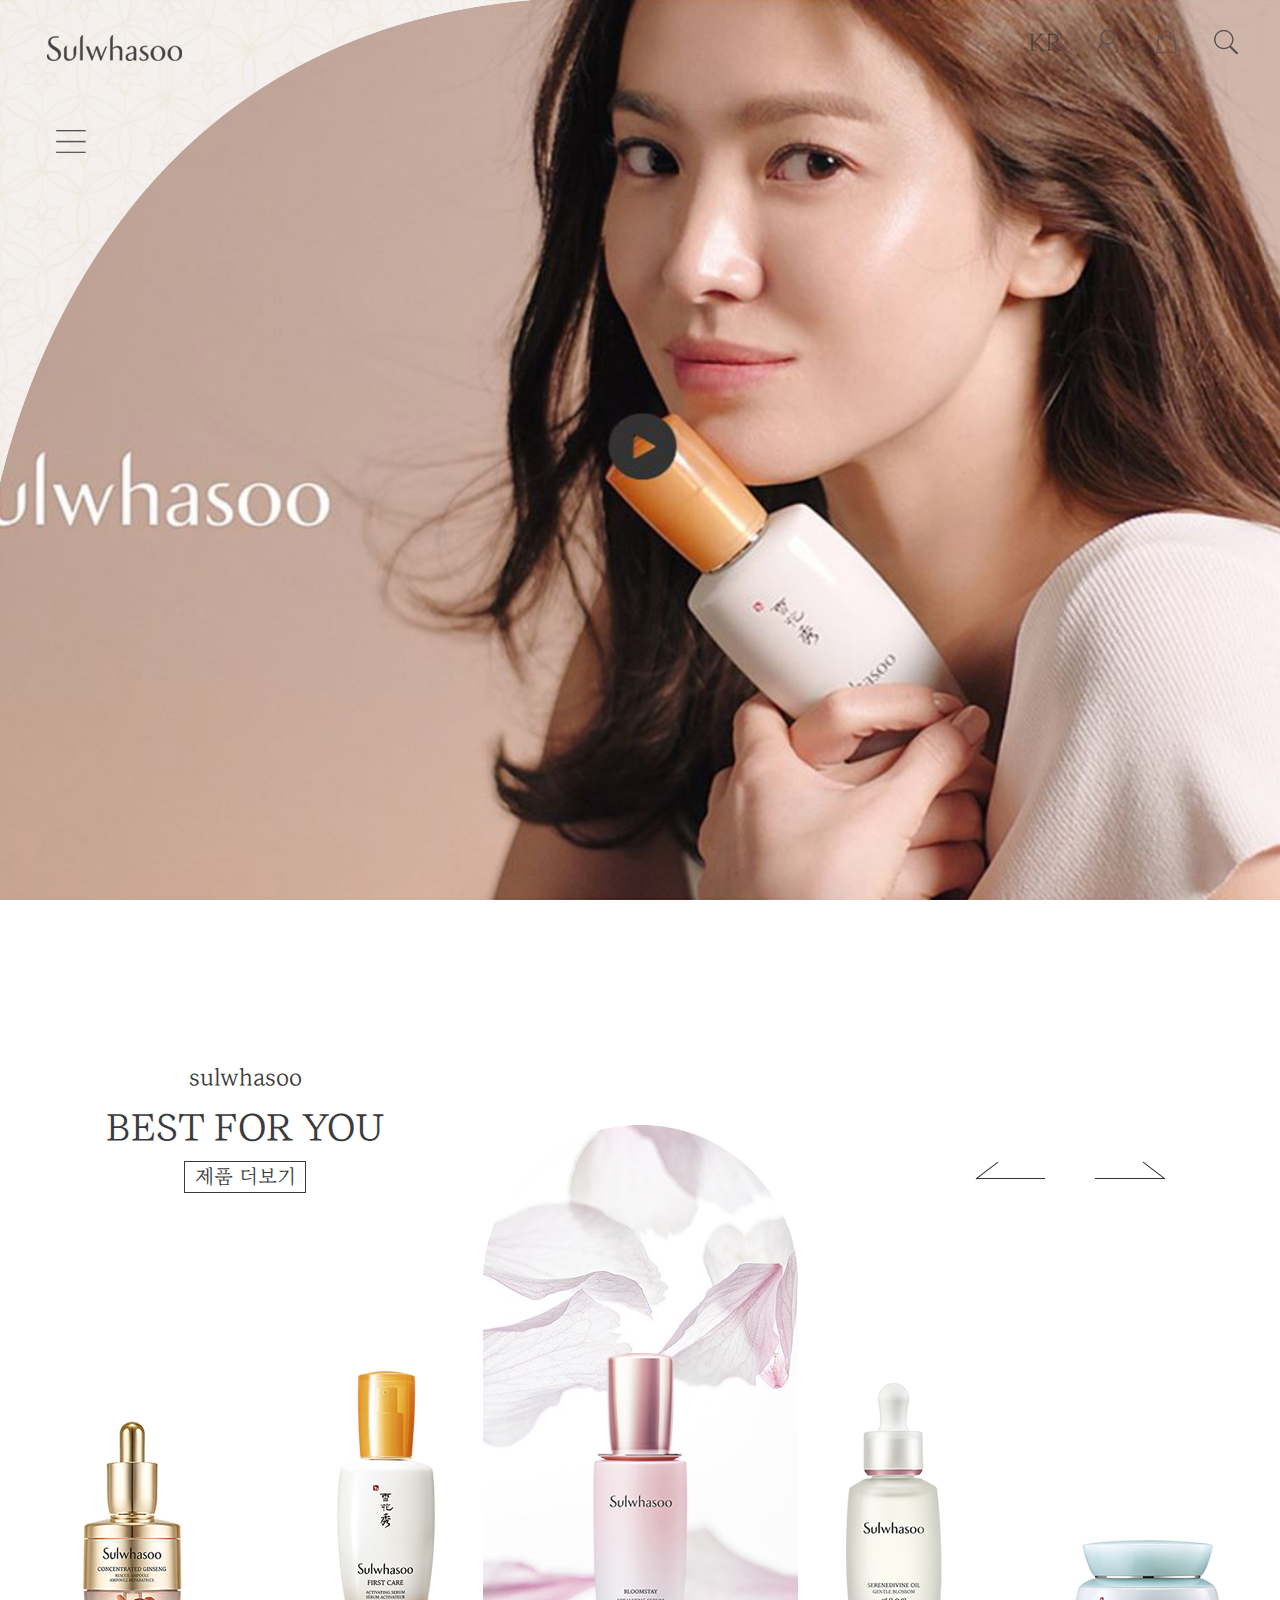
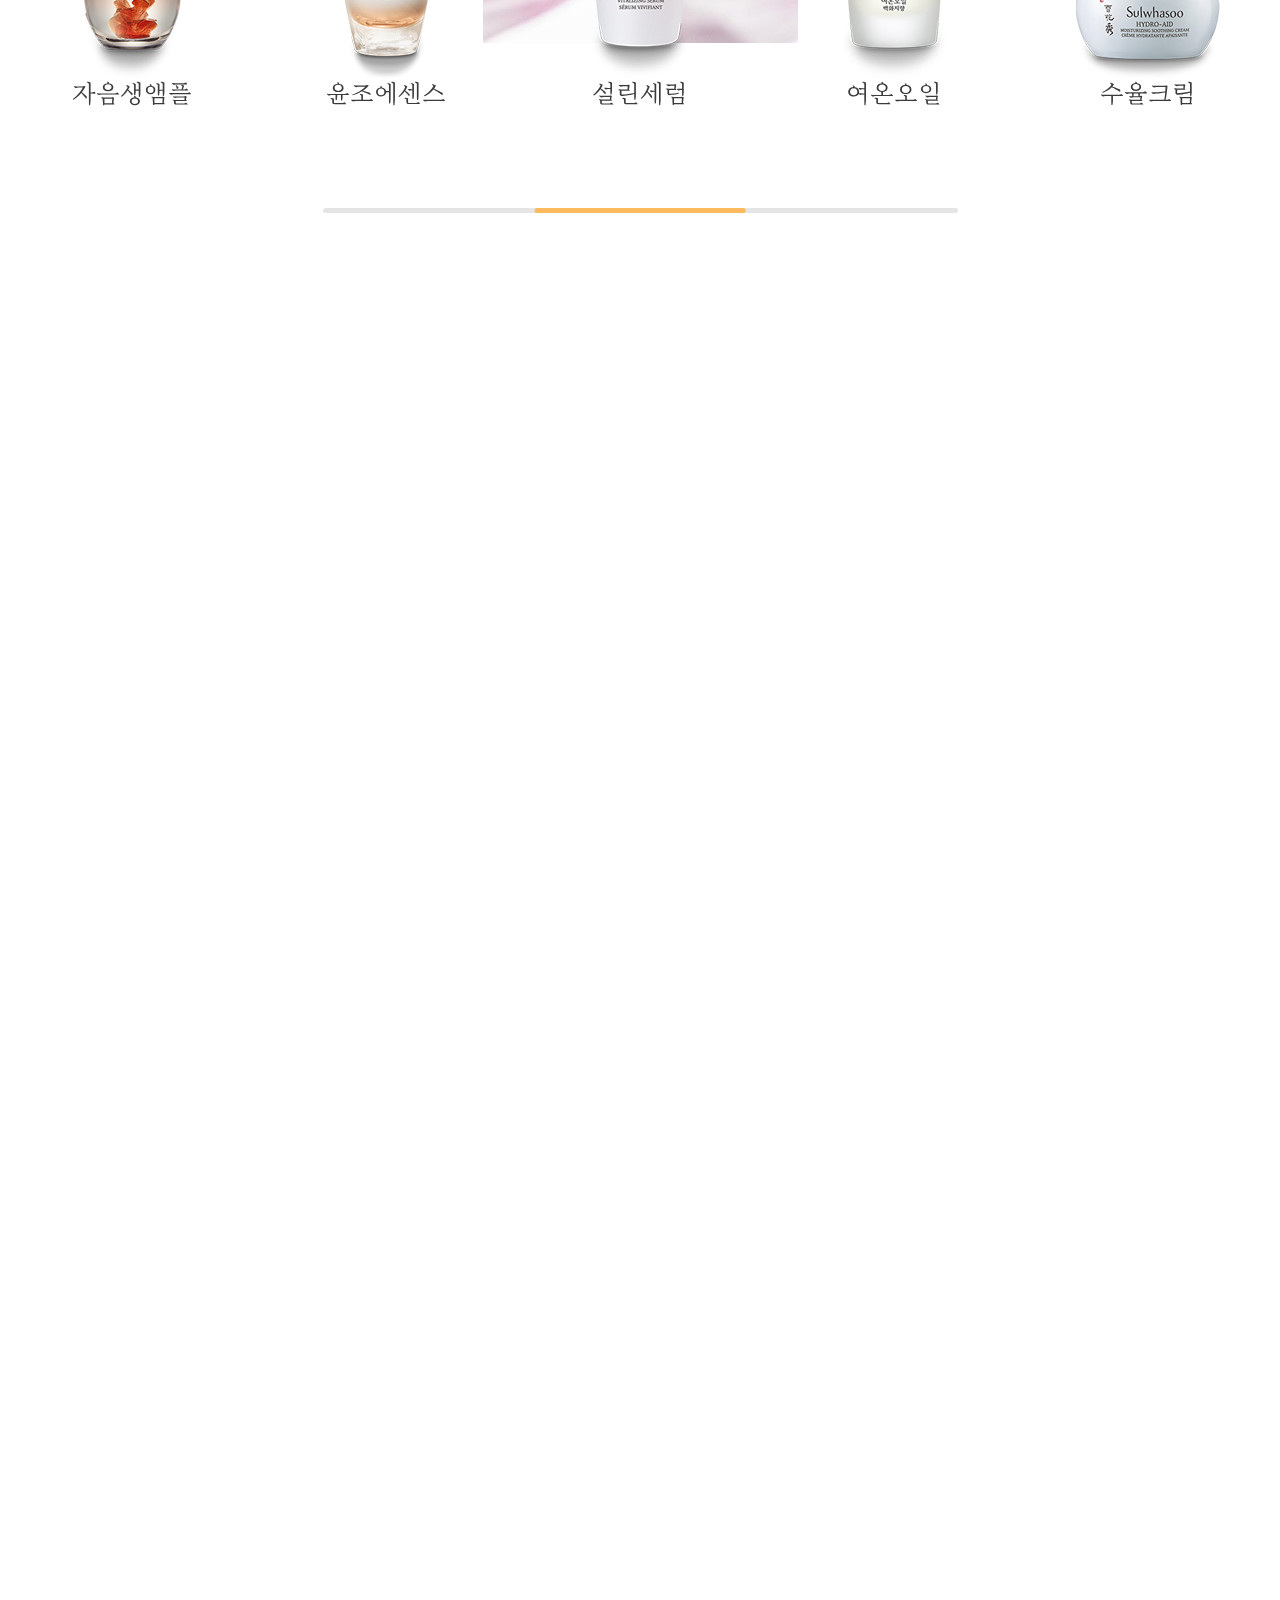
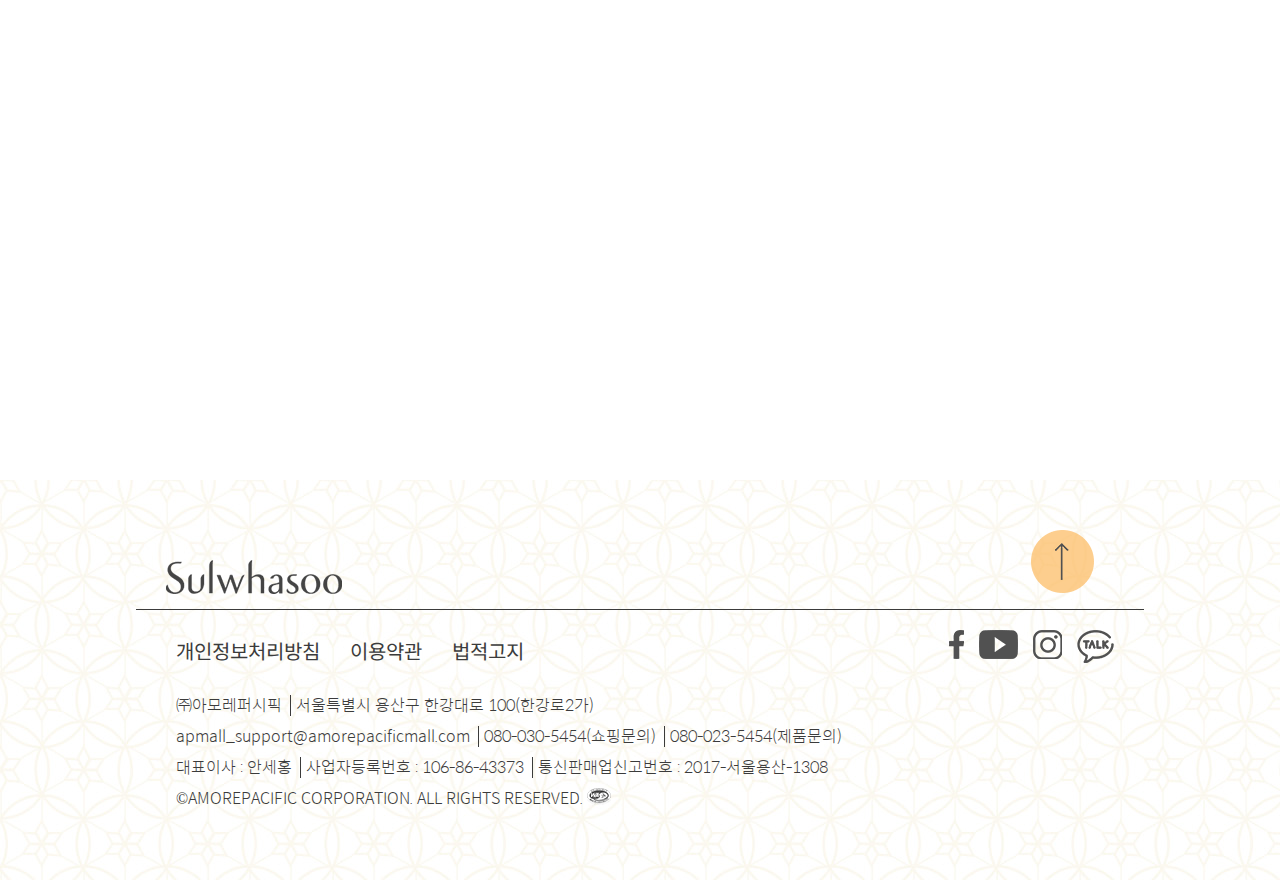
==== Sulwhasoo/index.html @ cad8f10e "최종본_발표자료" ====
<!DOCTYPE html>
<html lang="ko">

<head>
  <meta charset="UTF-8">
  <meta http-equiv="X-UA-Compatible" content="IE=edge">
  <meta name="viewport" content="width=device-width, initial-scale=1.0">
  <title> 설화수, 아름다움은 자란다 </title>
  <link rel="icon" type="image/ico" href="images/favicon.ico">
  <link rel="stylesheet" href="css/swiper-bundle.css">
  <link rel="stylesheet" href="css/common.css">
  <link rel="stylesheet" href="css/index.css">
  <script src="js/jquery-1.12.4.min.js"></script>
  <script src="js/swiper-bundle.min.js"></script>
  <script src="js/common.js"></script>
  <script src="js/fadeIn.js"></script>

  <script>
    window.addEventListener('load', function () {
      var size = document.querySelector('.circle circle').getTotalLength();
      console.log(size);
    });
  </script>

  <script>
    //문서가 작업할 준비를 완료하면 스크립트 동작시키기
    $(document).ready(function () {
    const swiper = new Swiper('#cnt2 .swiper-container', {
      // Optional parameters
      direction: 'horizontal',
      loop: true,

      // Navigation arrows
      navigation: {
        nextEl: '.swiper-button-next',
        prevEl: '.swiper-button-prev',
      },

      slidesPerView: 5,  //한화면에 보여질 슬라이더 개수

      //scrollbar
      scrollbar : {
		  el : '.swiper-scrollbar',
       draggable: true,
	    },

    });
  });
    </script>

</head>

<body>
  <div id="skip">
    <a href="#mainContent">본문 바로가기</a>
  </div>
  <header id="header">
    <h1 class="logo">
      <a href="index.html">
        <img src="images/common/header_logo.png" alt="설화수 로고">
      </a>
    </h1>
    <a href="" class="btn_nav" role="button">
      <span class="blind">전체메뉴 열기</span>
    </a>
    <nav id="gnb">
      <h2 class="blind">주메뉴</h2>
      <button class="btn_navclose" type="button" data-link="last"><img src="images/common/nav_back.png" alt=""></button>
      <ul>
        <li><a href="brand/brand.html" data-link="first">브랜드스토리</a></li>
        <li><a href="product/skin.html">제품</a>
          <ul>
            <li><a href="product/skin.html">스킨케어</a></li>
            <li><a href="product/makeup.html">메이크업</a></li>
          </ul>
        </li>
        <li><a href="news/news.html">설화수소식지</a></li>
        <li><a href="community/review.html">커뮤니티</a></li>
        <li><a href="flagship/flagshipstore.html">플래그십스토어</a></li>
      </ul>
      <!-- <ul class="nav_bottom">
        <li><a href="" alt="login">Login</a></li>
        <li><a href="" alt="mypage">Mypage</a></li>
    </ul> -->
    </nav>
    <div class="gnb_dim"></div>
    <div class="util">
      <p class="lang" title="언어 : 한국어">KR</p>
      <a href="" class="login">
        <img src="images/common/login.png" alt="로그인">
      </a>
      <a href="" class="shop">
        <img src="images/common/shop.png" alt="장바구니">
      </a>
      <button class="search">
        <img src="images/common/search.png" alt="검색열기">
      </button>
      <div class="search_input">
        <input type="text" placeholder="검색어 입력" title="검색어입력">
        <button><img src="images/common/search_enter.png" alt="검색어 입력확인"></button>
      </div>
    </div>
    <img src="images/common/header_bg.png" alt="">
  </header>

  <div id="mainContent">
    <section id="cnt1">
      <h2 class="blind">설화수cf영상</h2>
      <video id="videoBg" poster="images/index/section1/동영상.jpg" title="설화수 cf" autoplay muted playsinline loop>
        <source src="media/sulwhasoo_cf.mp4" type="video/mp4">
        현재 브라우저는 동영상을 지원하지 못합니다. 브라우저를 업데이트 해주세요.
      </video>
    </section>
    
    <section id="cnt2" class="area p_r">
      <div class="txt_cnt2">
        <p>sulwhasoo</p>
        <h3>BEST FOR YOU</h3>
        <a href="product/skin.html">제품 더보기</a>
      </div>

    <div class="product_bg">
      <img src="images/index/section2/설린세럼bg.png" alt="" class="p_a">
      <!-- <img src="images/index/section2/여온오일bg.png" alt="">
      <img src="images/index/section2/수율크림bg.png" alt="">
      <img src="images/index/section2/자음생앰플bg.png" alt="">
      <img src="images/index/section2/윤조에센스bg.png" alt=""> -->
    </div>
      <!-- 슬라이더 -->
      <div class="inner">
        <div class="swiper-container">
          <!-- Additional required wrapper -->
          <div class="swiper-wrapper">
            <!-- Slides -->
            <div class="swiper-slide slide1">
              <img src="images/index/section2/자음생앰플.png" alt="자음생앰플">
              <p>자음생앰플</p>
            </div>
            <div class="swiper-slide slide2">
              <img src="images/index/section2/윤조에센스.png" alt="윤조에센스">
              <p>윤조에센스</p>
            </div>
            <div class="swiper-slide slide3">
              <img src="images/index/section2/설린세럼.png" alt="설린세럼">
              <p>설린세럼</p>
            </div>
            <div class="swiper-slide slide4">
              <img src="images/index/section2/여온오일.png" alt="여온오일">
              <p>여온오일</p>
            </div>
            <div class="swiper-slide slide5">
              <img src="images/index/section2/수율크림.png" alt="수율크림">
              <p>수율크림</p>
            </div>
          </div>
        </div>
        <!-- 스크롤바 -->
        <div class="swiper-scrollbar"></div>
        <div class="controller p_a">
           <!-- 이전다음버튼 -->
           <div class="swiper-button-prev p_a">
             <svg class="circle_prev p_a">
               <circle cx="27" cy="26" r="23" stroke-width="1" stroke="#fcb95e" fill="none" />
             </svg>
           </div>
           <div class="swiper-button-next">
             <svg class="circle_next p_a">
               <circle cx="27" cy="26" r="23" stroke-width="1" stroke="#fcb95e" fill="none" />
             </svg>
           </div>
         </div>
      </div>  
    </section>
    <section id="cnt3">
      <h4>TIMELESS WISDOM <br> AGELESS BEAUTY</h4>
    </section>
    <section id="cnt4" class="area fade">
      <h2 class="blind">설화수 인스타후기</h2>
      <div class="fade_up">
        <p>#With Sulwhasoo</p>
        <ul class="clearfix">
          <li tabindex="0"><img src="images/index/section4/01.jpg" alt="인스타그램 후기사진1">
            <div class="over">
              <p>@sulwhasoo.official</p>
            </div>
          </li>
          <li tabindex="0"><img src="images/index/section4/02.jpg" alt="인스타그램 후기사진2">
            <div class="over">
              <p>@sulwhasoo.official</p>
            </div>
          </li>
          <li tabindex="0"><img src="images/index/section4/03.jpg" alt="인스타그램 후기사진3">
            <div class="over">
              <p>@sulwhasoo.official</p>
            </div>
          </li>
          <li tabindex="0"><img src="images/index/section4/04.jpg" alt="인스타그램 후기사진4">
            <div class="over">
              <p>@sulwhasoo.official</p>
            </div>
          </li>
          <li tabindex="0"><img src="images/index/section4/05.jpg" alt="인스타그램 후기사진5">
            <div class="over">
              <p>@sulwhasoo.official</p>
            </div>
          </li>
        </ul>
      </div>
    </section>
  </div>
  <footer id="footer" class="bdbox">
    <div class="foot_wrap">
      <div class="foot_top d_f bdbox">
        <div class="foot_logo">
          <a href=""><img src="images/common/footer_logo.png" alt="sulwhasoo"></a>
        </div>
        <a href="" class="btn_top bdbox"><img src="images/common/top.png" alt="본문 위로 올라가기"></a>
      </div>
      <div class="foot_area p_r">
        <div class="foot_menu">
          <ul class="d_f">
            <li><a href="https://www.beautypoint.co.kr/footer/privacy.do" target="_blank">개인정보처리방침</a></li>
            <li><a href="https://www.beautypoint.co.kr/footer/agreement.do" target="_blank">이용약관</a></li>
            <li><a href="https://www.apgroup.com/int/ko/misc/legal-information/legal-information.html"
                target="_blank">법적고지</a></li>
          </ul>
        </div>
        <div class="foot_info">
          <p>
            <span>㈜아모레퍼시픽</span>
            <span>서울특별시 용산구 한강대로 100(한강로2가)</span>
          </p>
          <p>
            <span>apmall_support@amorepacificmall.com</span>
            <span>080-030-5454(쇼핑문의)</span>
            <span>080-023-5454(제품문의)</span>
          </p>
          <p>
            <span>대표이사 : 안세홍</span>
            <span>사업자등록번호 : 106-86-43373</span>
            <span>통신판매업신고번호 : 2017-서울용산-1308</span>
          </p>
          <p>
            <span>&copy;AMOREPACIFIC CORPORATION. ALL RIGHTS RESERVED.</span>
            <a href="http://www.wa.or.kr/board/list.asp?BoardID=0006" target="_blank" title="wa인증마크(새창)"><img
                src="images/common/mark.png" alt="wa인증마크"></a>
          </p>
        </div>
        <div class="foot_sns p_a">
          <ul class="d_f">
            <li>
              <a href="https://www.facebook.com/sulwhasoo.official" target="_blank">
                <img src="images/common/facebook.png" alt="페이스북">
              </a>
            </li>
            <li>
              <a href="https://www.facebook.com/sulwhasoo.official" target="_blank">
                <img src="images/common/youtube.png" alt="유튜브">
              </a>
            </li>
            <li>
              <a href="https://www.facebook.com/sulwhasoo.official" target="_blank">
                <img src="images/common/instagram.png" alt="인스타그램">
              </a>
            </li>
            <li>
              <a href="https://www.facebook.com/sulwhasoo.official" target="_blank">
                <img src="images/common/kakao.png" alt="카카오톡">
              </a>
            </li>
          </ul>
        </div>
      </div>
    </div>
  </footer>
</body>

</html>
---- Sulwhasoo/css/common.css ----
@charset "utf-8";
@font-face {
    font-family: "Mapo";
    font-style: normal;
    font-weight: 400;
    src: local("Mapo"),
         url("../fonts/MapoFlowerIsland/MapoFlowerIsland.otf") format("opentype"),
         url("../fonts/MapoFlowerIsland/MapoFlowerIsland.ttf") format("truetype");
}
@font-face {
    font-family: "Eulyoo";
    font-style: normal;
    font-weight: 400;
    src: url("../fonts/Eulyoo/Eulyoo1945-Regular.eot");
    src: local("Eulyoo"),
         url("../fonts/Eulyoo/Eulyoo1945-Regular.eot?#iefix") format("embedded-opentype"),
         url("../fonts/Eulyoo/Eulyoo1945-Regular.woff") format("woff"),
         url("../fonts/Eulyoo/Eulyoo1945-Regular.woff2") format("woff2"),
         url("../fonts/Eulyoo/Eulyoo1945-Regular.ttf") format("truetype"),
         url("../fonts/Eulyoo/Eulyoo1945-Regular.otf") format("opentype");
}

@font-face {
    font-family: "Eulyoo";
    font-style: normal;
    font-weight: 700;
    src: url("../fonts/Eulyoo/Eulyoo1945-SemiBold.eot");
    src: local("Eulyoo"),
         url("../fonts/Eulyoo/Eulyoo1945-SemiBold.eot?#iefix") format("embedded-opentype"),
         url("../fonts/Eulyoo/Eulyoo1945-SemiBold.woff") format("woff"),
         url("../fonts/Eulyoo/Eulyoo1945-SemiBold.woff2") format("woff2"),
         url("../fonts/Eulyoo/Eulyoo1945-SemiBold.ttf") format("truetype"),
         url("../fonts/Eulyoo/Eulyoo1945-SemiBold.otf") format("opentype");
}
@font-face {
    font-family: "Spoqa";
    font-style: normal;
    font-weight: 100;
    src: url("../fonts/SpoqaHanSansNeo_all/SpoqaHanSansNeo_OTF_subset/SpoqaHanSansNeo-Thin.eot");
    src: local("Spoqa Han Sans Neo"),
         url("../fonts/SpoqaHanSansNeo_all/SpoqaHanSansNeo_OTF_subset/SpoqaHanSansNeo-Thin.eot?#iefix"),
         url("../fonts/SpoqaHanSansNeo_all/SpoqaHanSansNeo_OTF_subset/SpoqaHanSansNeo-Thin.woff") format("woff"),
         url("../fonts/SpoqaHanSansNeo_all/SpoqaHanSansNeo_OTF_subset/SpoqaHanSansNeo-Thin.woff2") format("woff2"),
         url("../fonts/SpoqaHanSansNeo_all/SpoqaHanSansNeo_OTF_subset/SpoqaHanSansNeo-Thin.otf") format("opentype");
}
@font-face {
    font-family: "Spoqa";
    font-style: normal;
    font-weight: 300;
    src: url("../fonts/SpoqaHanSansNeo_all/SpoqaHanSansNeo_OTF_subset/SpoqaHanSansNeo-Light.eot");
    src: local("Spoqa Han Sans Neo"),
         url("../fonts/SpoqaHanSansNeo_all/SpoqaHanSansNeo_OTF_subset/SpoqaHanSansNeo-Light.eot?#iefix"),
         url("../fonts/SpoqaHanSansNeo_all/SpoqaHanSansNeo_OTF_subset/SpoqaHanSansNeo-Light.woff") format("woff"),
         url("../fonts/SpoqaHanSansNeo_all/SpoqaHanSansNeo_OTF_subset/SpoqaHanSansNeo-Light.woff2") format("woff2"),
         url("../fonts/SpoqaHanSansNeo_all/SpoqaHanSansNeo_OTF_subset/SpoqaHanSansNeo-Light.otf") format("opentype");
}
@font-face {
    font-family: "Spoqa";
    font-style: normal;
    font-weight: 400;
    src: url("../fonts/SpoqaHanSansNeo_all/SpoqaHanSansNeo_OTF_subset/SpoqaHanSansNeo-Regular.eot");
    src: local("Spoqa Han Sans Neo"),
         url("../fonts/SpoqaHanSansNeo_all/SpoqaHanSansNeo_OTF_subset/SpoqaHanSansNeo-Regular.eot?#iefix"),
         url("../fonts/SpoqaHanSansNeo_all/SpoqaHanSansNeo_OTF_subset/SpoqaHanSansNeo-Regular.woff") format("woff"),
         url("../fonts/SpoqaHanSansNeo_all/SpoqaHanSansNeo_OTF_subset/SpoqaHanSansNeo-Regular.woff2") format("woff2"),
         url("../fonts/SpoqaHanSansNeo_all/SpoqaHanSansNeo_OTF_subset/SpoqaHanSansNeo-Regular.otf") format("opentype");
}
@font-face {
    font-family: "Spoqa";
    font-style: normal;
    font-weight: 500;
    src: url("../fonts/SpoqaHanSansNeo_all/SpoqaHanSansNeo_OTF_subset/SpoqaHanSansNeo-Medium.eot");
    src: local("Spoqa Han Sans Neo"),
    url("../fonts/SpoqaHanSansNeo_all/SpoqaHanSansNeo_OTF_subset/SpoqaHanSansNeo-Medium.eot?#iefix"),
         url("../fonts/SpoqaHanSansNeo_all/SpoqaHanSansNeo_OTF_subset/SpoqaHanSansNeo-Medium.woff") format("woff"),
         url("../fonts/SpoqaHanSansNeo_all/SpoqaHanSansNeo_OTF_subset/SpoqaHanSansNeo-Medium.woff2") format("woff2"),
         url("../fonts/SpoqaHanSansNeo_all/SpoqaHanSansNeo_OTF_subset/SpoqaHanSansNeo-Medium.otf") format("opentype");
}
@font-face {
    font-family: "Spoqa";
    font-style: normal;
    font-weight: 700;
    src: url("../fonts/SpoqaHanSansNeo_all/SpoqaHanSansNeo_OTF_subset/SpoqaHanSansNeo-Bold.eot");
    src:  local("Spoqa Han Sans Neo"),
         url("../fonts/SpoqaHanSansNeo_all/SpoqaHanSansNeo_OTF_subset/SpoqaHanSansNeo-Bold.eot?#iefix"),
         url("../fonts/SpoqaHanSansNeo_all/SpoqaHanSansNeo_OTF_subset/SpoqaHanSansNeo-Bold.woff") format("woff"),
         url("../fonts/SpoqaHanSansNeo_all/SpoqaHanSansNeo_OTF_subset/SpoqaHanSansNeo-Bold.woff2") format("woff2"),
         url("../fonts/SpoqaHanSansNeo_all/SpoqaHanSansNeo_OTF_subset/SpoqaHanSansNeo-Bold.otf") format("opentype");
}

/* tag reset */
body, h1, h2, h3, h4, h5, h6, p, ul, button, figure,th,td{margin: 0;padding: 0;}
h1, h2, h3, h4, h5, h6{font-size: 100%;}
ul,ol{list-style: none;}
img{border: none;vertical-align: top;}
a:link, a:visited, a:hover, a:active{text-decoration: none;color: inherit;}
address{font-style: normal;}
input, select{border: none;background: none;font-family: inherit;font-size: inherit;color: inherit;}
button{border: none;background: none;cursor: pointer;font-family: inherit;font-size: inherit;color: inherit;}
table{border-spacing: 0;border-collapse: collapse}
header, nav, section, article, footer, aside, figure, figcaption{display: block;}

body{font-family: "Eulyoo";font-size: 16px;color:#3b3b3b;}

/* common class */
.f_l{float: left;}
.f_r{float: right;}
.p_r{position: relative;}
.p_a{position: absolute;}
.p_f{position: fixed; top: 297px;left: 155px;}
.d_f{display: flex;}
.blind{width: 1px;height: 1px;overflow: hidden;border: none;position: absolute;clip: rect(1px, 1px, 1px, 1px);clip-path: inset(50%);}
.clearfix::after{content: "";display: block;clear: both;}
.bdbox{box-sizing: border-box;}
.area{width: 1270px;margin: 0 auto;padding: 100px 0px;}

/* skip네비게이션:반복영역 건너뛰기 */
#skip a{position: absolute;top: 0;left: -9999px;z-index: 1000;}
#skip a:focus{left: 0;background: #fcb95e;color: #3b3b3b;width: 100%;height: 50px;line-height: 50px;text-align: center;color: #000;font-size: 18px;font-weight: 500;}

/* 팀원 : 이수경 */
#header{position: fixed;z-index: 900;top: 0;left: 0;width: 100%;height: 60px;}
#header .logo{position: absolute;left: 47px;top: 35px;z-index: 90;}
#header .btn_nav{position: absolute;left: 50px;top: 125px;background: url("../images/common/navigation.png") no-repeat center;width: 42px;height: 32px;}
#header .util{position: absolute;top: 24px;right: 42px;width: 210px;height: 35px;display: -webkit-box;display: -moz-box;display: -ms-flexbox;display: -webkit-flex;display: flex;justify-content: space-between;align-items: center;}
#header .util .lang{font-family: mapo;font-size: 25px;line-height: 35px;}
#header .util .search_input{display: none;position: absolute;bottom: -40px;right: 0;width: 100%;height: 40px;border-bottom: 1px solid #3b3b3b;line-height: 40px;}
#header .util .search_input input{border: none;background: transparent;font-size: 16px;}
#header .util .search_input button{position: absolute;right: 0;top: 10px;}
#header > img{pointer-events: none}

/* 팀원 : 양가영 */
/* #gnb */
#gnb{visibility: hidden;position: fixed;top: 0px;left: -300px;width: 300px;height: 100%;overflow: auto;z-index: 80;background: url(../images/common/nav_bg.png);}
#gnb > ul{font-size: 25px;padding: 200px 0 0 50px;}
#gnb > ul > li + li{padding-top: 40px;}
#gnb ul li ul li{padding: 20px 0 0 25px; font-size: 18px;}
#gnb ul li a:hover{color: #f57e3c;}
.btn_navclose{position: absolute;top: 130px;left: 60px;}
.nav_bottom{margin-right: 50px;}
.nav_bottom li{font-size: 18px;float: right;margin: 50px 10px;}
.nav_bottom li:first-child::before{content:"";display: inline-block; width: 1px;height: 13px;background: #3b3b3b;margin-right: 19px;}
.gnb_dim{display: none;position: fixed;top: 0;left: 0;right: 0;bottom: 0;background: rgba(0,0,0,.8);z-index: 70;}

/* 팀원 정예은 */
/* #footer */
#footer{width: 100%; height: 400px; padding: 50px 136px; background: url("../images/common/footer_bg.jpg"); font-family:"Spoqa";}
.foot_top{width: 100%; height: 80px; border-bottom: 1px solid #3b3b3b; justify-content: space-between;}
.foot_top .foot_logo{padding: 30px 0 0 30px;}
.foot_top .btn_top{width: 63px; height: 63px; margin-right: 50px;}
.foot_area{padding: 30px 0 18px 40px; font-weight: 300;}
.foot_menu{font-size: 20px;font-weight: 400;}
.foot_menu ul li{padding: 0 30px 30px 0;}
.foot_info p{font-size: 16px; padding-bottom: 10px;}
.foot_info p span{position: relative;}
.foot_info p span + span{padding-left: 10px;}
.foot_info p span + span::after{content:""; width: 1px; height: 100%; position: absolute; top: 0; left: 4px; background: #3b3b3b;}
.foot_sns{top: 0; right: 0; padding: 20px 30px;width: 300px; height: 35px;}
.foot_sns ul{justify-content: flex-end;}
.foot_sns ul li{margin-left: 15px;}
---- Sulwhasoo/css/index.css ----
@charset "utf-8";

/* #cnt1 */
#videoBg{width: 100%;height: 100vh;object-fit: cover;}

/* #cnt2  */
/* 텍스트  */
#cnt2 .txt_cnt2{line-height: 50px;padding: 50px 100px;width: 280px;text-align: center;}
#cnt2 p{font-size: 25px;}
#cnt2 h3{font-size: 40px;}
#cnt2 .txt_cnt2 > a{display: inline-block; font-size: 20px;border: 1px solid #3b3b3b;width: 120px;height: 30px;line-height: 30px;text-align: center;}
#cnt2 .txt_cnt2 > a:hover, #cnt2 .txt_cnt2 > a:focus{border: 1px solid #fcb95e;background: #fcb95e;color: #fff;}
/* 화살표 */
.inner{overflow: hidden;}
.swiper-container{overflow: visible;}
.controller{top: 280px;right: 100px;}
/* 화살표 svg */
.swiper-button-prev{top: 0;left: -200px; background: url(../images/index/section2/arrow_prev.png);width: 70px;height: 19px;}
.swiper-button-prev:hover, .swiper-button-prev:focus{background: url(../images/index/section2/arrow_prev_hover.png);}
.swiper-button-next{background: url(../images/index/section2/arrow_next.png);width: 70px;height: 19px;}
.swiper-button-next:hover, .swiper-button-next:focus{background: url(../images/index/section2/arrow_next_hover.png);}
.controller div::after{display: none;}
.circle_prev, .circle_next{stroke-dasharray: 144;stroke-dashoffset: 144;height: 50px;width: 50px;}
.circle_prev{top: -10px;left: -10px;}
.circle_next{top: -10px;right: -10px;}
.circle_prev:hover,.circle_next:hover{animation: svgAni 1s linear forwards;}
@keyframes svgAni {
  0%{stroke-dashoffset: 144;}
  100%{stroke-dasharray: 0;}
} 
/* 제품 */
#cnt2 h3{font-weight: 300;}
#cnt2 .swiper-wrapper{text-align: center; align-items: flex-end;padding: 100px 0px;}
/* 제품 배경 */
#cnt2 .product_bg img{left: 0;bottom: 270px;left: calc(50% - 157.5px); z-index: -1;}
/* 스크롤바 */
.swiper-scrollbar{width: 50%;height: 5px;margin: 0 auto;}

/* #cnt3 */
#cnt3 {display: flex;align-items: center;justify-content: center; background:url(../images/index/section3/메인이미지.png) no-repeat fixed center;width: 100%;height: 100vh;text-align: center;background-size: cover;}
#cnt3 h4{font-family: spoqa; font-size: 50px;color: #fff;line-height: 1.5;font-weight: 300;}

/* #cnt4 */
#cnt4{font-size: 30px;font-weight: 500;font-family: spoqa;}
#cnt4 p {padding-left: 30px;font-style: italic;}
#cnt4 ul li{float: left;margin-left: 30px;}
#cnt4 ul li:nth-child(4){margin-top: 22px;}
#cnt4 ul li:nth-child(5){margin-top: 22px;}
#cnt4 ul li{position: relative;}
#cnt4 ul li .over{position: absolute;top: 0;left: 0;width: 100%;height: 100%;background: rgb(252, 185, 94, .8);color: #fff;font-size: 18px;cursor: pointer;}
#cnt4 ul li .over::after{content:"";position: absolute;top: calc(50% - 15px);left: calc(50% - 15px);background: url(../images/index/section4/인스타그램.png) no-repeat;width: 30px;height: 30px;}
#cnt4 ul li .over p{position: absolute;bottom: 5px;left: 5px;}
#cnt4 ul li .over{opacity: 0;transition: all 0.5s;}
#cnt4 ul li:hover .over,#cnt4 ul li:focus .over {opacity: 1;}
/* fade효과 */
.fade .fade_up, .fade .fade_down, .fade .fade_right, .fade .fade_left{opacity: 0;-webkit-transition: all 1s;-moz-transition: all 1s;-o-transition: all 1s;transition: all 1s;}
.fade .fade_up{transform: translate(0,100px);}
.fade .fade_down{transform: translate(0,-100px);}
.fade .fade_right{transform: translate(-100px,0);}
.fade .fade_left{transform: translate(100px,0);}
.fade.on .fade_up, .fade.on .fade_down, .fade.on .fade_right, .fade.on .fade_left{opacity: 1; transform: translate(0,0);}
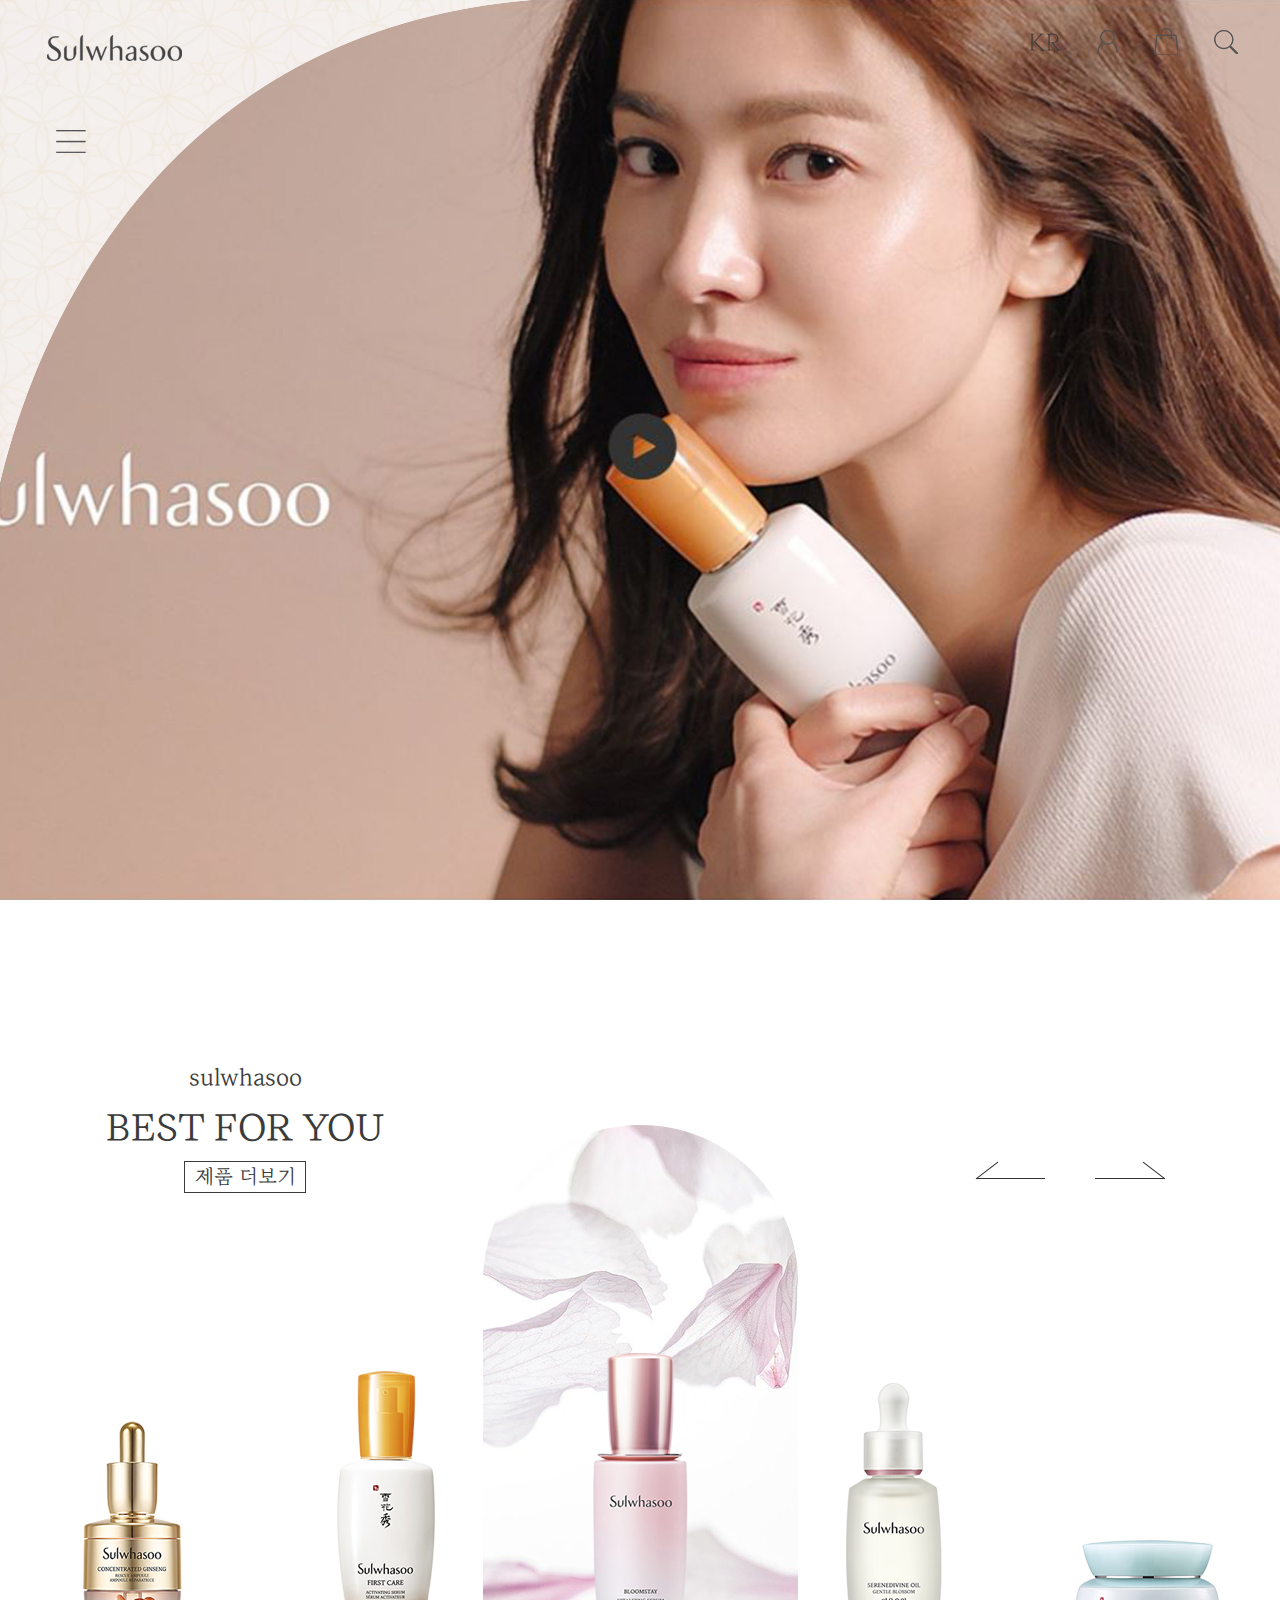
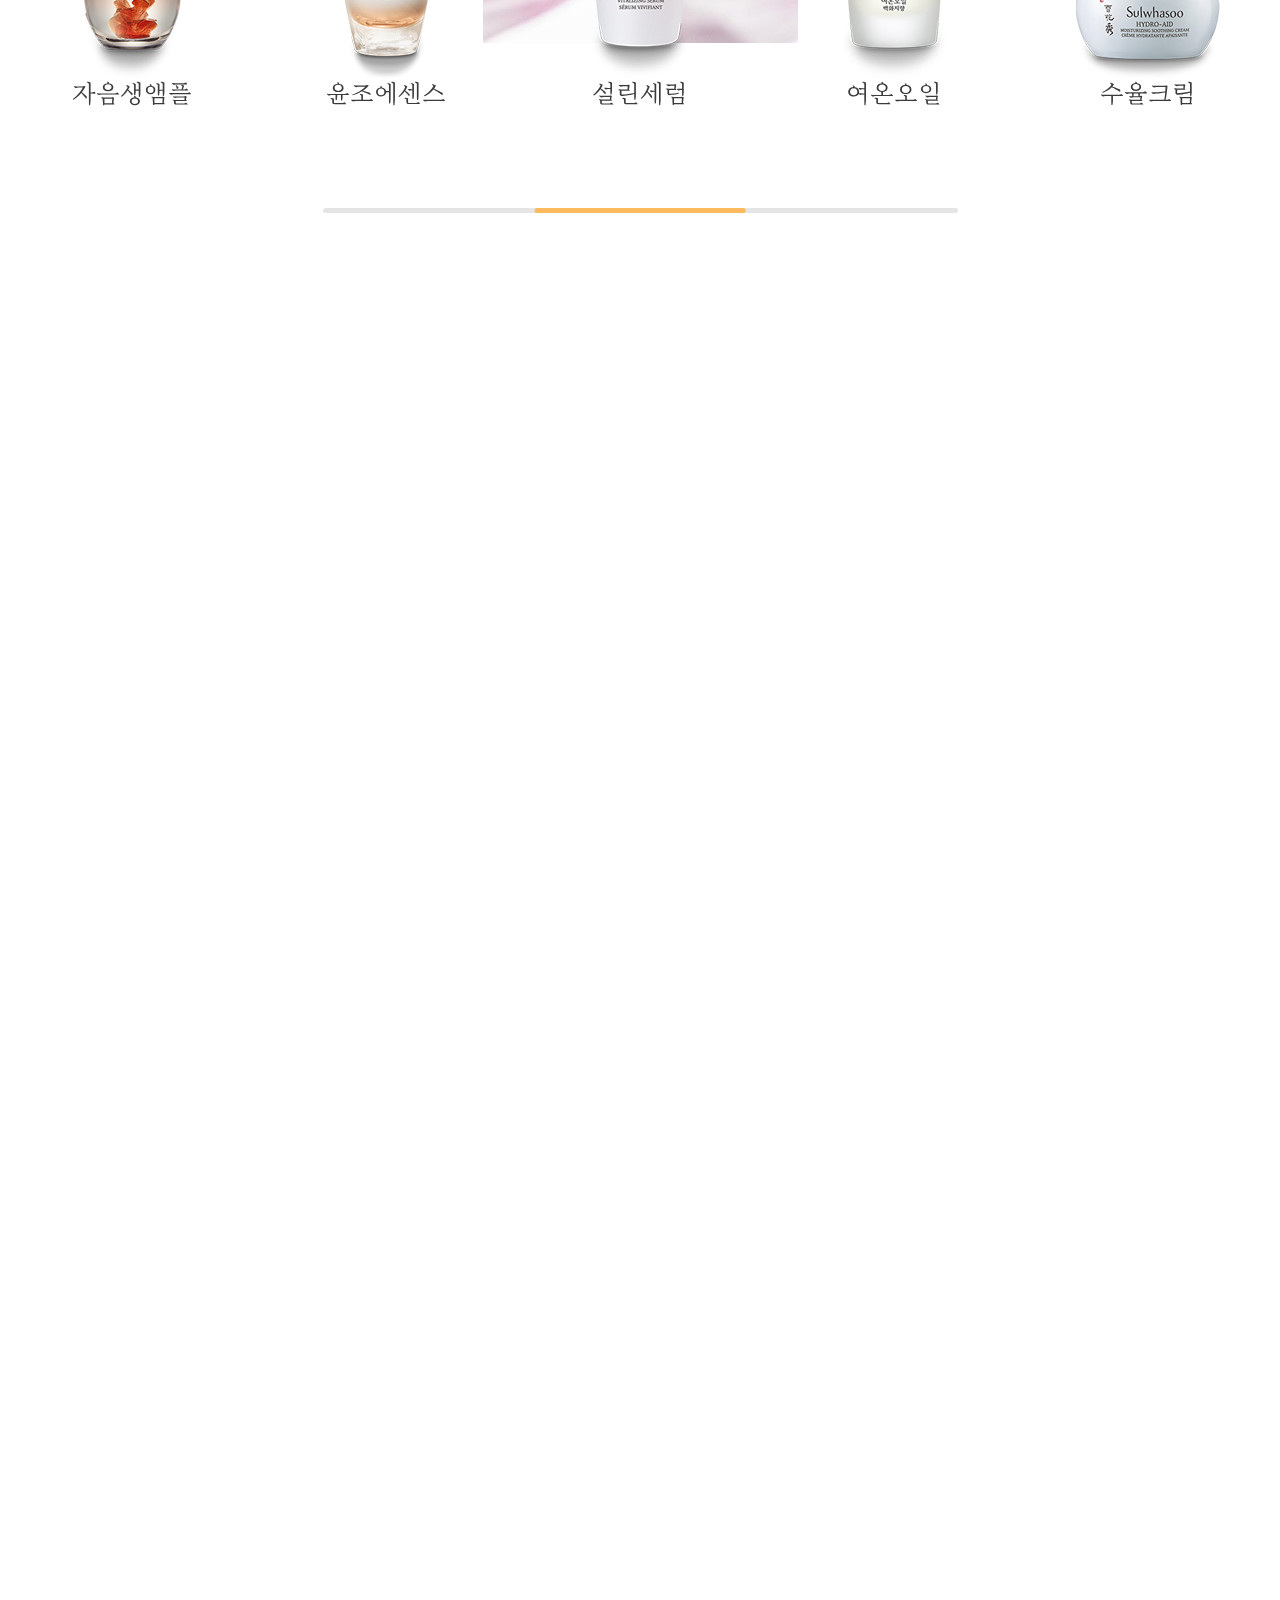
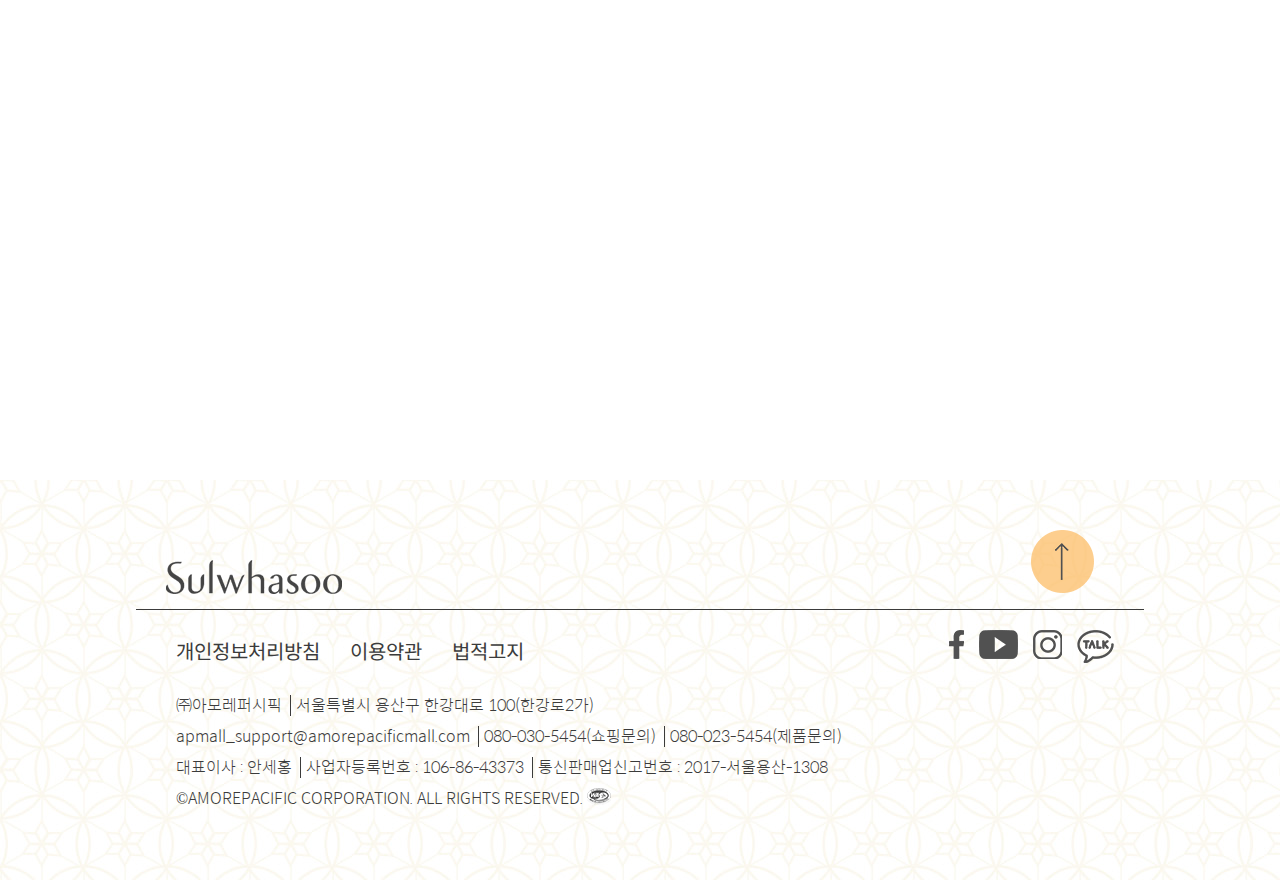
==== commit 843d4627: "최종" ====
--- a/Sulwhasoo/index.html
+++ b/Sulwhasoo/index.html
@@ -77,11 +77,13 @@
         <li><a href="news/news.html">설화수소식지</a></li>
         <li><a href="community/review.html">커뮤니티</a></li>
         <li><a href="flagship/flagshipstore.html">플래그십스토어</a></li>
+        <li>
+          <ul class="nav_bottom">
+              <li><a href="" alt="login">Login</a></li>
+              <li><a href="" alt="mypage">Mypage</a></li>
+          </ul>
+        </li>
       </ul>
-      <!-- <ul class="nav_bottom">
-        <li><a href="" alt="login">Login</a></li>
-        <li><a href="" alt="mypage">Mypage</a></li>
-    </ul> -->
     </nav>
     <div class="gnb_dim"></div>
     <div class="util">
@@ -106,7 +108,7 @@
   <div id="mainContent">
     <section id="cnt1">
       <h2 class="blind">설화수cf영상</h2>
-      <video id="videoBg" poster="images/index/section1/동영상.jpg" title="설화수 cf" autoplay muted playsinline loop>
+      <video id="videoBg" poster="images/index/section1/동영상.jpg" autoplay muted playsinline loop>
         <source src="media/sulwhasoo_cf.mp4" type="video/mp4">
         현재 브라우저는 동영상을 지원하지 못합니다. 브라우저를 업데이트 해주세요.
       </video>
--- a/Sulwhasoo/css/common.css
+++ b/Sulwhasoo/css/common.css
@@ -95,7 +95,7 @@
 img{border: none;vertical-align: top;}
 a:link, a:visited, a:hover, a:active{text-decoration: none;color: inherit;}
 address{font-style: normal;}
-input, select{border: none;background: none;font-family: inherit;font-size: inherit;color: inherit;}
+input{border: none;background: none;font-family: inherit;font-size: inherit;color: inherit;}
 button{border: none;background: none;cursor: pointer;font-family: inherit;font-size: inherit;color: inherit;}
 table{border-spacing: 0;border-collapse: collapse}
 header, nav, section, article, footer, aside, figure, figcaption{display: block;}
@@ -118,18 +118,18 @@
 #skip a{position: absolute;top: 0;left: -9999px;z-index: 1000;}
 #skip a:focus{left: 0;background: #fcb95e;color: #3b3b3b;width: 100%;height: 50px;line-height: 50px;text-align: center;color: #000;font-size: 18px;font-weight: 500;}
 
-/* 팀원 : 이수경 */
-#header{position: fixed;z-index: 900;top: 0;left: 0;width: 100%;height: 60px;}
-#header .logo{position: absolute;left: 47px;top: 35px;z-index: 90;}
+/* #header 라운드 배경이미지 대신 html 문서에서 <img src="images/common/header_bg.png" alt=""> 태그로 디자인 처리 => 헤더 높이를 최소롤 낮추기 위해 */
+#header{position: fixed;z-index: 900;top: 0;left: 0;width: 100%;height: 60px;}/* height: 532px; background: url("../images/common/header_bg.png") no-repeat left top;pointer-events: none; */
+#header .logo{position: absolute;left: 47px;top: 35px;z-index: 90;}/* gnb 네비게이션이 나타나도 로고가 가장 상위 위치시키기 */
 #header .btn_nav{position: absolute;left: 50px;top: 125px;background: url("../images/common/navigation.png") no-repeat center;width: 42px;height: 32px;}
 #header .util{position: absolute;top: 24px;right: 42px;width: 210px;height: 35px;display: -webkit-box;display: -moz-box;display: -ms-flexbox;display: -webkit-flex;display: flex;justify-content: space-between;align-items: center;}
-#header .util .lang{font-family: mapo;font-size: 25px;line-height: 35px;}
+#header .util .lang{font-family: mapo;font-size: 25px;line-height: 35px;}/* line-height: 35; 35배 라고 하네요... */
 #header .util .search_input{display: none;position: absolute;bottom: -40px;right: 0;width: 100%;height: 40px;border-bottom: 1px solid #3b3b3b;line-height: 40px;}
 #header .util .search_input input{border: none;background: transparent;font-size: 16px;}
 #header .util .search_input button{position: absolute;right: 0;top: 10px;}
 #header > img{pointer-events: none}
 
-/* 팀원 : 양가영 */
+
 /* #gnb */
 #gnb{visibility: hidden;position: fixed;top: 0px;left: -300px;width: 300px;height: 100%;overflow: auto;z-index: 80;background: url(../images/common/nav_bg.png);}
 #gnb > ul{font-size: 25px;padding: 200px 0 0 50px;}
@@ -142,7 +142,6 @@
 .nav_bottom li:first-child::before{content:"";display: inline-block; width: 1px;height: 13px;background: #3b3b3b;margin-right: 19px;}
 .gnb_dim{display: none;position: fixed;top: 0;left: 0;right: 0;bottom: 0;background: rgba(0,0,0,.8);z-index: 70;}
 
-/* 팀원 정예은 */
 /* #footer */
 #footer{width: 100%; height: 400px; padding: 50px 136px; background: url("../images/common/footer_bg.jpg"); font-family:"Spoqa";}
 .foot_top{width: 100%; height: 80px; border-bottom: 1px solid #3b3b3b; justify-content: space-between;}
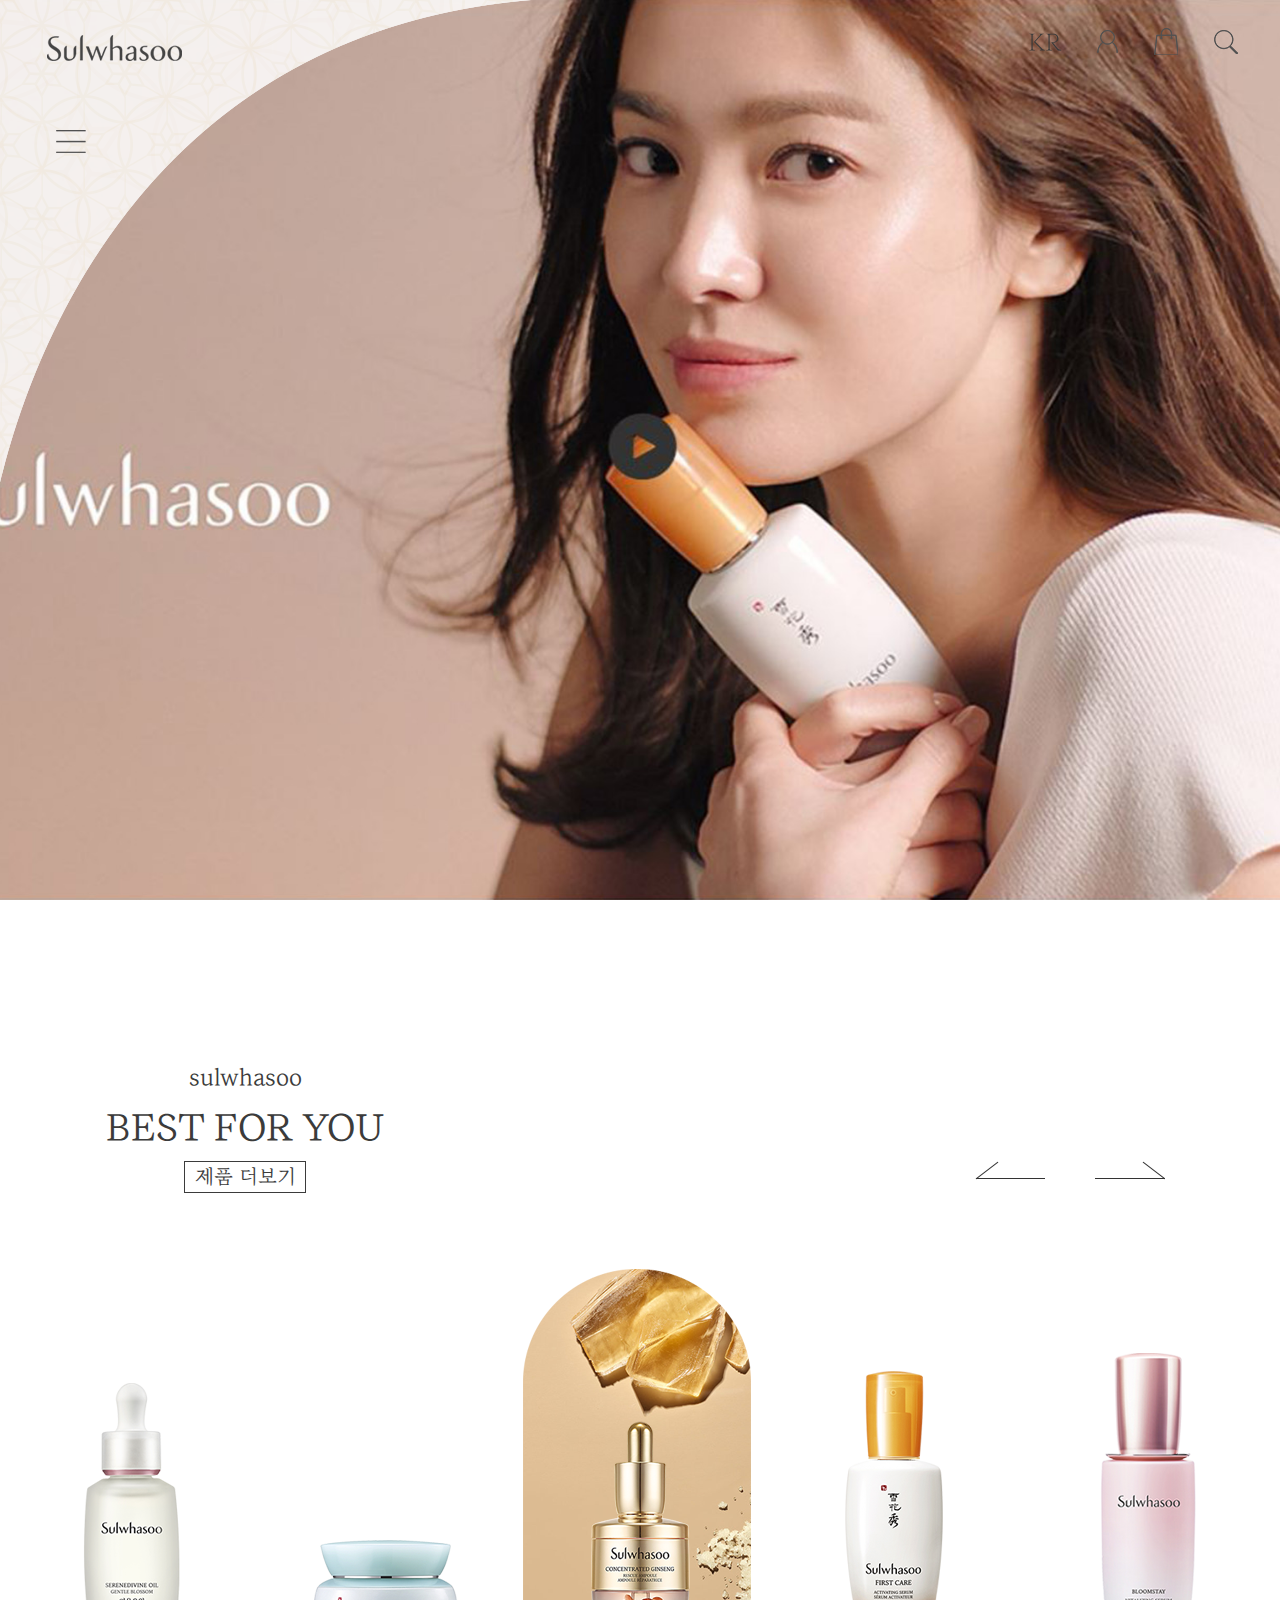
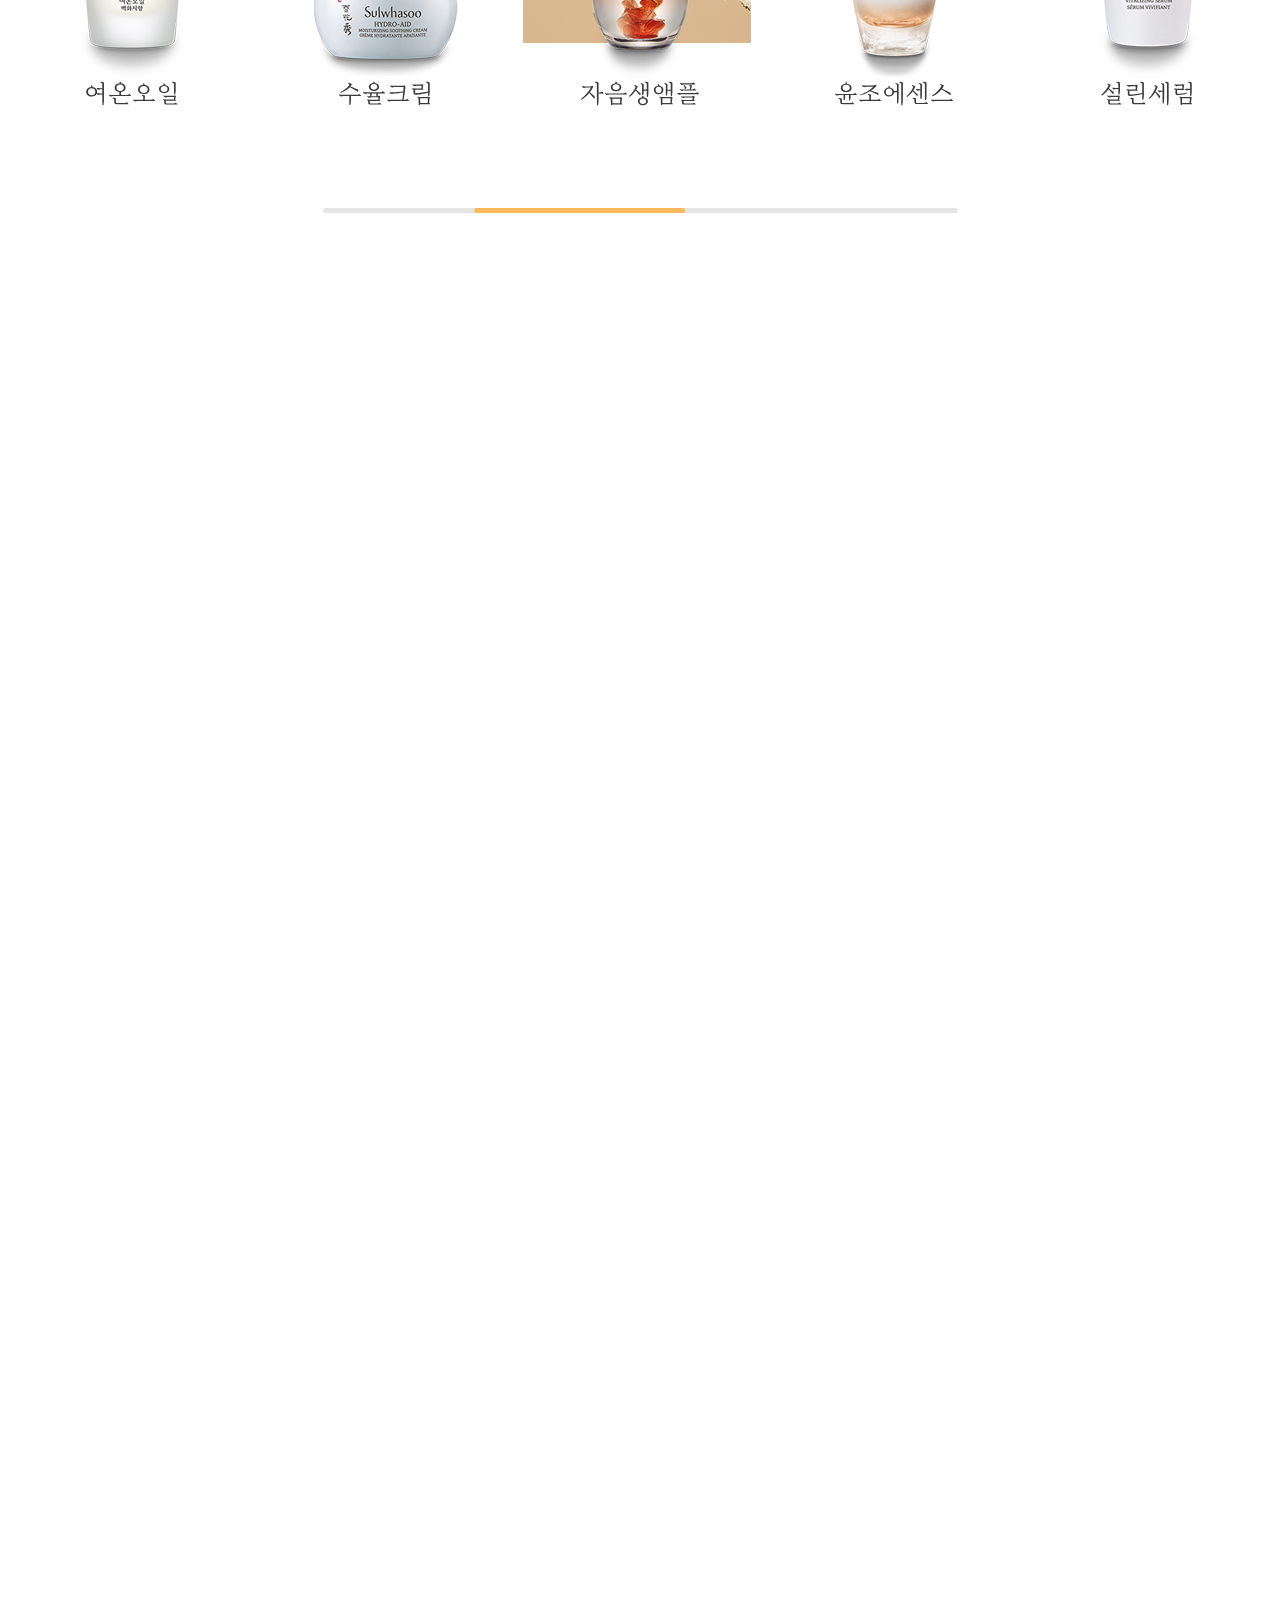
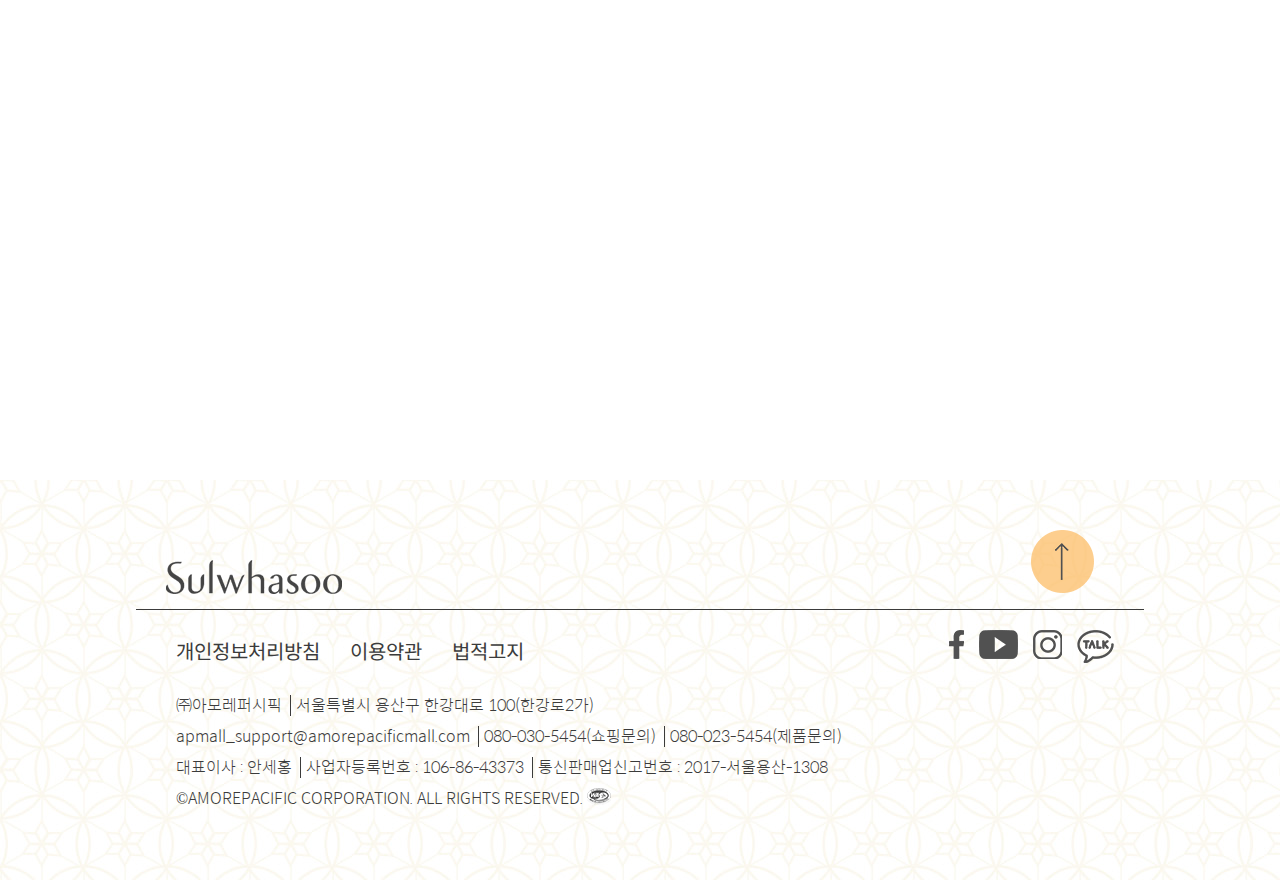
==== commit fa11452c: "수정중" ====
--- a/Sulwhasoo/index.html
+++ b/Sulwhasoo/index.html
@@ -14,6 +14,7 @@
   <script src="js/swiper-bundle.min.js"></script>
   <script src="js/common.js"></script>
   <script src="js/fadeIn.js"></script>
+  <script src="js/main.js"></script>
 
   <script>
     window.addEventListener('load', function () {
@@ -37,7 +38,7 @@
       },
 
       slidesPerView: 5,  //한화면에 보여질 슬라이더 개수
-
+      centeredSlides: true,
       //scrollbar
       scrollbar : {
 		  el : '.swiper-scrollbar',
@@ -79,8 +80,8 @@
         <li><a href="flagship/flagshipstore.html">플래그십스토어</a></li>
         <li>
           <ul class="nav_bottom">
-              <li><a href="" alt="login">Login</a></li>
-              <li><a href="" alt="mypage">Mypage</a></li>
+            <li><a href="index.html" alt="login">Login</a></li>
+            <li><a href="index.html" alt="mypage">Mypage</a></li>
           </ul>
         </li>
       </ul>
@@ -120,14 +121,6 @@
         <h3>BEST FOR YOU</h3>
         <a href="product/skin.html">제품 더보기</a>
       </div>
-
-    <div class="product_bg">
-      <img src="images/index/section2/설린세럼bg.png" alt="" class="p_a">
-      <!-- <img src="images/index/section2/여온오일bg.png" alt="">
-      <img src="images/index/section2/수율크림bg.png" alt="">
-      <img src="images/index/section2/자음생앰플bg.png" alt="">
-      <img src="images/index/section2/윤조에센스bg.png" alt=""> -->
-    </div>
       <!-- 슬라이더 -->
       <div class="inner">
         <div class="swiper-container">
@@ -136,22 +129,27 @@
             <!-- Slides -->
             <div class="swiper-slide slide1">
               <img src="images/index/section2/자음생앰플.png" alt="자음생앰플">
+              <img src="images/index/section2/자음생앰플bg.png" alt="" class="product_bg">
               <p>자음생앰플</p>
             </div>
             <div class="swiper-slide slide2">
               <img src="images/index/section2/윤조에센스.png" alt="윤조에센스">
+              <img src="images/index/section2/윤조에센스bg.png" alt="" class="product_bg">
               <p>윤조에센스</p>
             </div>
             <div class="swiper-slide slide3">
               <img src="images/index/section2/설린세럼.png" alt="설린세럼">
+              <img src="images/index/section2/설린세럼bg.png" alt="" class="product_bg">
               <p>설린세럼</p>
             </div>
             <div class="swiper-slide slide4">
               <img src="images/index/section2/여온오일.png" alt="여온오일">
+              <img src="images/index/section2/여온오일bg.png" alt="" class="product_bg">
               <p>여온오일</p>
             </div>
             <div class="swiper-slide slide5">
               <img src="images/index/section2/수율크림.png" alt="수율크림">
+              <img src="images/index/section2/수율크림bg.png" alt="" class="product_bg">
               <p>수율크림</p>
             </div>
           </div>
--- a/Sulwhasoo/css/index.css
+++ b/Sulwhasoo/css/index.css
@@ -32,7 +32,9 @@
 #cnt2 h3{font-weight: 300;}
 #cnt2 .swiper-wrapper{text-align: center; align-items: flex-end;padding: 100px 0px;}
 /* 제품 배경 */
-#cnt2 .product_bg img{left: 0;bottom: 270px;left: calc(50% - 157.5px); z-index: -1;}
+#cnt2 .product_bg{position: absolute;left: 10px;bottom: 65px;z-index: -1;opacity: 0;transition: opacity 0.8s;}
+#cnt2 .swiper-slide-active .product_bg{opacity: 1;}
+
 /* 스크롤바 */
 .swiper-scrollbar{width: 50%;height: 5px;margin: 0 auto;}
 
